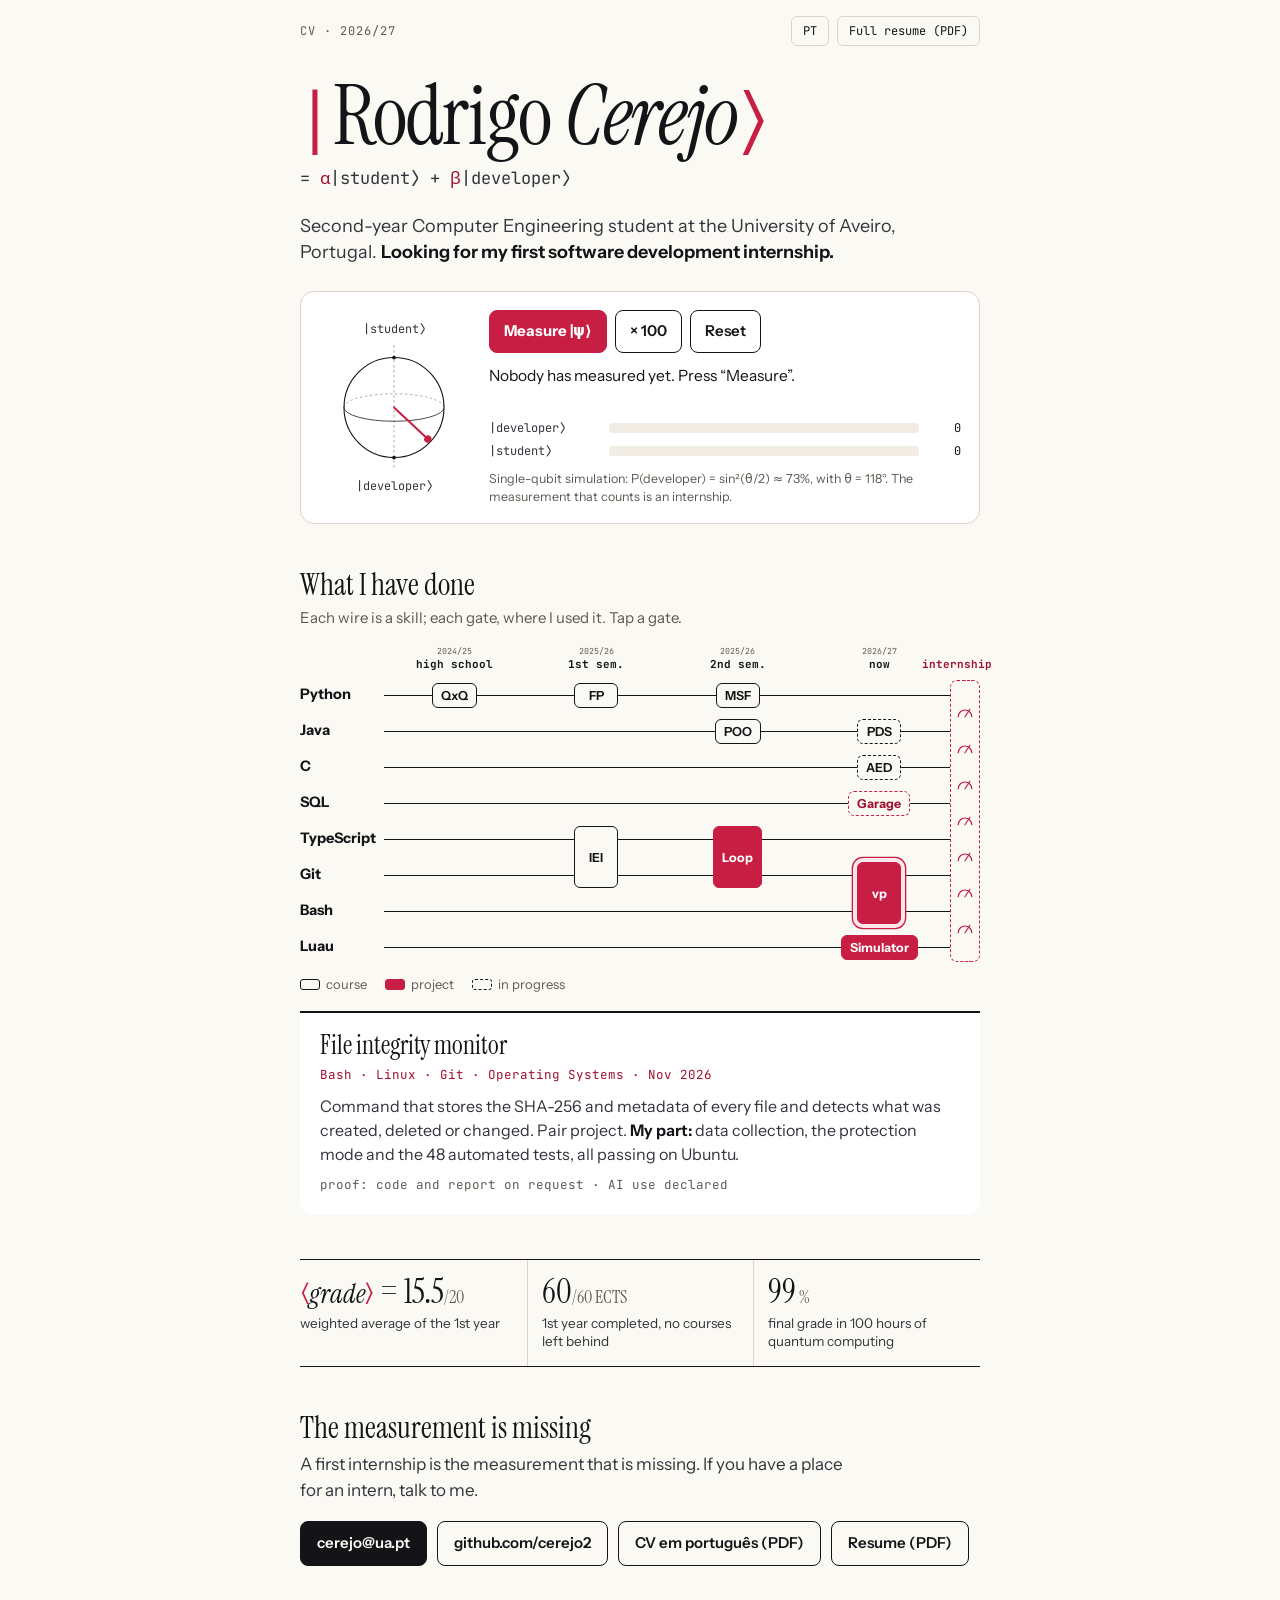
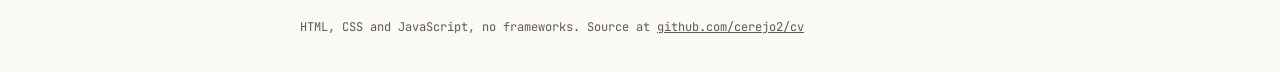
==== index.html @ a380e0d1 "CV interativo e CV A4 (PT e EN) Pagina simples com um qubit que se pode medir e um circuito de compe" ====
<!doctype html>
<html lang="pt-PT">
<head>
  <meta charset="utf-8">
  <meta name="viewport" content="width=device-width, initial-scale=1">
  <title>Rodrigo Cerejo — CV interativo</title>
  <meta name="description" content="Rodrigo Cerejo, estudante de Engenharia Informática na Universidade de Aveiro, à procura do primeiro estágio em desenvolvimento de software.">
  <link rel="preconnect" href="https://fonts.googleapis.com">
  <link rel="preconnect" href="https://fonts.gstatic.com" crossorigin>
  <link href="https://fonts.googleapis.com/css2?family=Instrument+Sans:wght@400..700&family=Instrument+Serif:ital@0;1&family=JetBrains+Mono:wght@400;500;700&family=Noto+Sans+Math&display=swap" rel="stylesheet">
  <link rel="stylesheet" href="site.css">
  <script src="site.js" defer></script>
</head>
<body>

<header class="top">
  <span class="top-tag">CV · 2026/27</span>
  <nav>
    <button type="button" id="lang" aria-label="Switch to English">EN</button>
    <a id="pdf" href="CV_Rodrigo_Cerejo_PT.pdf" data-t="pdf">CV completo (PDF)</a>
  </nav>
</header>

<main>

  <!-- ============ QUEM SOU + MEDIÇÃO ============ -->
  <section class="hero">
    <h1 class="ket"><span class="bar" aria-hidden="true">|</span>Rodrigo <em>Cerejo</em><span class="ang" aria-hidden="true">⟩</span></h1>
    <p class="superpos" id="superpos">= <i>α</i>|<span data-t="ketA">estudante</span>⟩ + <i>β</i>|<span data-t="ketB">programador</span>⟩</p>

    <p class="lead" data-t="lead">Estudante de Engenharia Informática na Universidade de Aveiro, no 2.º ano. <b>Procuro o primeiro estágio em desenvolvimento de software.</b></p>

    <div class="lab">
      <svg class="bloch" viewBox="0 0 120 140" role="img" aria-labelledby="blochTitle">
        <title id="blochTitle" data-t="blochAlt">Esfera de Bloch com o estado entre estudante e programador</title>
        <text class="lbl" id="north" x="60" y="10" text-anchor="middle">|<tspan data-t="ketA">estudante</tspan>⟩</text>
        <text class="lbl" id="south" x="60" y="136" text-anchor="middle">|<tspan data-t="ketB">programador</tspan>⟩</text>
        <path class="back" d="M20 70 A40 11 0 0 1 100 70"/>
        <line class="axis" x1="60" y1="20" x2="60" y2="120"/>
        <circle class="outline" cx="60" cy="70" r="40"/>
        <path class="front" d="M100 70 A40 11 0 0 1 20 70"/>
        <circle class="pole" cx="60" cy="30" r="1.5"/>
        <circle class="pole" cx="60" cy="110" r="1.5"/>
        <g class="state" id="state"><line x1="60" y1="70" x2="60" y2="110"/><circle cx="60" cy="110" r="3"/></g>
      </svg>

      <div class="panel">
        <div class="btns">
          <button type="button" class="go" id="measure" data-t="measure">Medir |ψ⟩</button>
          <button type="button" id="shots" data-t="shots">× 100</button>
          <button type="button" id="reset" data-t="reset">Repor</button>
        </div>
        <p class="outcome" id="outcome" aria-live="polite" data-t="idle">Ainda ninguém mediu. Carrega em «Medir».</p>
        <div class="hist" aria-hidden="true">
          <div class="h-row"><span class="h-name">|<span data-t="ketB">programador</span>⟩</span><span class="h-bar"><i id="bar1"></i></span><span class="h-n" id="n1">0</span></div>
          <div class="h-row"><span class="h-name">|<span data-t="ketA">estudante</span>⟩</span><span class="h-bar"><i id="bar0"></i></span><span class="h-n" id="n0">0</span></div>
        </div>
        <p class="fine" data-t="fine">Simulação de um qubit: P(programador) = sin²(θ/2) ≈ 73 %, com θ = 118°. A medição que conta é um estágio.</p>
      </div>
    </div>
  </section>

  <!-- ============ CIRCUITO ============ -->
  <section>
    <h2 data-t="hDone">O que já fiz</h2>
    <p class="hint" data-t="hint">Cada fio é uma competência; cada porta, onde a usei. Toca numa porta.</p>

    <div class="circuit" id="circuit">
      <span class="th c1"><small>2024/25</small><b data-t="t0">12.º ano</b></span>
      <span class="th c2"><small>2025/26</small><b data-t="t1">1.º sem.</b></span>
      <span class="th c3"><small>2025/26</small><b data-t="t2">2.º sem.</b></span>
      <span class="th c4"><small>2026/27</small><b data-t="t3">agora</b></span>
      <span class="th c5 next"><b data-t="t4">estágio</b></span>

      <b class="wl r1">Python</b><b class="wl r2">Java</b><b class="wl r3">C</b><b class="wl r4">SQL</b>
      <b class="wl r5">TypeScript</b><b class="wl r6">Git</b><b class="wl r7">Bash</b><b class="wl r8">Luau</b>

      <i class="wire r1"></i><i class="wire r2"></i><i class="wire r3"></i><i class="wire r4"></i>
      <i class="wire r5"></i><i class="wire r6"></i><i class="wire r7"></i><i class="wire r8"></i>

      <button type="button" class="gate r1 c1" data-id="qxq">QxQ</button>
      <button type="button" class="gate r1 c2" data-id="fp">FP</button>
      <button type="button" class="gate r1 c3" data-id="msf">MSF</button>
      <button type="button" class="gate r2 c3" data-id="poo">POO</button>
      <button type="button" class="gate now r2 c4" data-id="pds">PDS</button>
      <button type="button" class="gate now r3 c4" data-id="aed">AED</button>
      <button type="button" class="gate proj now r4 c4" data-id="oficina" data-t="gOficina">Oficina</button>
      <button type="button" class="gate span2 r5 c2" data-id="iei">IEI</button>
      <button type="button" class="gate proj span2 r5 c3" data-id="loop">Loop</button>
      <button type="button" class="gate proj span2 r6 c4" data-id="vp">vp</button>
      <button type="button" class="gate proj r8 c4" data-id="sim" data-t="gSim">Simulador</button>

      <span class="meas" aria-hidden="true"></span>
    </div>

    <ul class="legend">
      <li><i class="sw"></i><span data-t="lgCourse">cadeira</span></li>
      <li><i class="sw proj"></i><span data-t="lgProj">projeto</span></li>
      <li><i class="sw now"></i><span data-t="lgNow">a decorrer</span></li>
      <li class="lg-meas"><i class="sw meas"></i><span data-t="lgMeas">medição por fazer: estágio</span></li>
    </ul>

    <article class="detail" id="detail" aria-live="polite">
      <h3 id="dTitle"></h3>
      <p class="d-meta" id="dMeta"></p>
      <p class="d-text" id="dText"></p>
      <p class="d-proof" id="dProof"></p>
    </article>
  </section>

  <!-- ============ NÚMEROS ============ -->
  <section class="facts">
    <div><p class="num"><span class="m">⟨</span><em data-t="gradeVar">nota</em><span class="m">⟩</span> = <span data-t="gradeVal">15,5</span><small>/20</small></p><p data-t="f1">média ponderada do 1.º ano</p></div>
    <div><p class="num">60<small>/60 ECTS</small></p><p data-t="f2">1.º ano completo, sem cadeiras em atraso</p></div>
    <div><p class="num">99<small> %</small></p><p data-t="f3">nota final em 100 horas de computação quântica</p></div>
  </section>

  <!-- ============ CONTACTO ============ -->
  <section class="contact">
    <h2 data-t="hContact">Falta a medição</h2>
    <p data-t="contactP">O primeiro estágio é a medição que falta. Se tiverem um lugar para um estagiário, falem comigo.</p>
    <div class="links">
      <a class="go" href="mailto:cerejo@ua.pt">cerejo@ua.pt</a>
      <a href="https://github.com/cerejo2">github.com/cerejo2</a>
      <a href="CV_Rodrigo_Cerejo_PT.pdf" data-t="pdfPT">CV em PDF</a>
      <a href="CV_Rodrigo_Cerejo_EN.pdf" data-t="pdfEN">Resume in English (PDF)</a>
    </div>
  </section>

</main>

<footer class="foot">
  <p><span data-t="foot">HTML, CSS e JavaScript, sem frameworks. Código em</span> <a href="https://github.com/cerejo2/cv">github.com/cerejo2/cv</a></p>
</footer>

</body>
</html>
---- site.css ----
/* CV interativo — Rodrigo Cerejo
   Página simples (é para aqui que aponta o QR do PDF). Pensada primeiro para telemóvel. */

:root {
  --paper: #fbf9f4;
  --ink: #141418;
  --ink-2: #33333b;
  --muted: #5d5952;
  --faint: #a59f94;
  --line: #dcd5c8;
  --cherry: #c81e43;
  --cherry-deep: #9f1230;
  --cherry-tint: #fbe7eb;

  --serif: "Instrument Serif", Georgia, serif;
  --sans: "Instrument Sans", "Segoe UI", system-ui, sans-serif;
  --mono: "JetBrains Mono", "Noto Sans Math", Consolas, monospace;
  --math: "Noto Sans Math", "Cambria Math", serif;
}

* { box-sizing: border-box; margin: 0; padding: 0; }

html { -webkit-text-size-adjust: 100%; }

body {
  background: var(--paper);
  color: var(--ink);
  font-family: var(--sans);
  font-size: 16px;
  line-height: 1.5;
}

a { color: inherit; }
ul { list-style: none; }
button { font: inherit; color: inherit; cursor: pointer; }
.m { font-family: var(--math); }

main, .top, .foot {
  width: 100%;
  max-width: 720px;
  margin: 0 auto;
  padding: 0 20px;
}

section { margin-top: 44px; }

h2 {
  font-family: var(--serif);
  font-weight: 400;
  font-size: 30px;
  line-height: 1.1;
}

/* ---------- topo ---------- */
.top {
  display: flex;
  align-items: center;
  justify-content: space-between;
  padding-top: 16px;
  font-family: var(--mono);
  font-size: 12px;
}

.top-tag { color: var(--muted); letter-spacing: .08em; }
.top nav { display: flex; gap: 8px; }

.top nav a, .top nav button {
  padding: 5px 11px;
  background: none;
  border: 1px solid var(--line);
  border-radius: 6px;
  text-decoration: none;
}

.top nav a:hover, .top nav button:hover { border-color: var(--ink); }

/* ---------- quem sou ---------- */
.hero { margin-top: 30px; }

.ket {
  font-family: var(--serif);
  font-weight: 400;
  font-size: clamp(44px, 12.5vw, 84px);
  line-height: .95;
  letter-spacing: -.015em;
  white-space: nowrap;
}

.ket em { font-style: italic; }
.ket .bar, .ket .ang { font-family: var(--math); color: var(--cherry); font-size: .82em; }
.ket .bar { margin-right: .06em; }
.ket .ang { margin-left: .04em; }

.superpos {
  margin-top: 10px;
  font-family: var(--mono);
  font-size: clamp(13px, 3.7vw, 17px);
  color: var(--ink-2);
  transition: color .3s;
}

.superpos i { font-family: var(--math); font-style: normal; color: var(--cherry-deep); }
.superpos.collapsed { color: var(--cherry-deep); font-weight: 700; }

.lead { margin-top: 22px; font-size: 18px; line-height: 1.45; color: var(--ink-2); max-width: 34em; }
.lead b { color: var(--ink); font-weight: 650; }

/* laboratório: esfera de Bloch + medição */
.lab {
  display: grid;
  grid-template-columns: 150px 1fr;
  gap: 20px;
  align-items: center;
  margin-top: 26px;
  padding: 18px;
  border: 1px solid var(--line);
  border-radius: 14px;
  background: #fff;
}

.bloch { width: 100%; height: auto; display: block; overflow: visible; }
.bloch .lbl { font-family: var(--mono); font-size: 9.5px; fill: var(--ink-2); transition: fill .3s; }
.bloch .lbl.hit { fill: var(--cherry-deep); font-weight: 700; }
.bloch .outline { fill: none; stroke: var(--ink); stroke-width: .9; }
.bloch .back { fill: none; stroke: var(--faint); stroke-width: .7; stroke-dasharray: 2 2; }
.bloch .front { fill: none; stroke: var(--ink-2); stroke-width: .7; }
.bloch .axis { stroke: var(--faint); stroke-width: .7; stroke-dasharray: 2 2; }
.bloch .pole { fill: var(--ink); }
.bloch .state {
  transform-box: view-box;
  transform-origin: 60px 70px;
  transform: rotate(-47deg) scaleY(.925);       /* superposição: θ = 118° */
  transition: transform .55s cubic-bezier(.3, 1.5, .5, 1);
}
.bloch .state line { stroke: var(--cherry); stroke-width: 1.6; stroke-linecap: round; }
.bloch .state circle { fill: var(--cherry); }

.btns { display: flex; flex-wrap: wrap; gap: 8px; }

.btns button {
  padding: 9px 14px;
  background: #fff;
  border: 1px solid var(--ink);
  border-radius: 8px;
  font-weight: 600;
  font-size: 15px;
}

.btns button.go { background: var(--cherry); border-color: var(--cherry); color: #fff; font-weight: 700; }
.btns button:active { transform: translateY(1px); }

.outcome { margin-top: 12px; min-height: 3em; font-size: 15.5px; line-height: 1.4; }
.outcome b { font-family: var(--mono); font-weight: 700; color: var(--cherry-deep); }

.hist { margin-top: 8px; display: grid; gap: 5px; font-family: var(--mono); font-size: 12px; }
.h-row { display: grid; grid-template-columns: 112px 1fr 34px; align-items: center; gap: 8px; }
.h-name { color: var(--ink-2); white-space: nowrap; }
.h-bar { height: 10px; background: #f1ede4; border-radius: 3px; overflow: hidden; }
.h-bar i { display: block; height: 100%; width: 0; background: var(--cherry); transition: width .35s; }
.h-row + .h-row .h-bar i { background: var(--ink); }
.h-n { text-align: right; }

.fine { margin-top: 10px; font-size: 12.5px; line-height: 1.4; color: var(--muted); }

/* ---------- circuito ---------- */
.hint { margin-top: 6px; color: var(--muted); font-size: 15px; }

.circuit {
  display: grid;
  grid-template-columns: minmax(74px, auto) repeat(4, minmax(0, 1fr)) 30px;
  grid-template-rows: auto repeat(8, 36px);
  margin-top: 16px;
  position: relative;
}

.r1 { grid-row: 2; } .r2 { grid-row: 3; } .r3 { grid-row: 4; } .r4 { grid-row: 5; }
.r5 { grid-row: 6; } .r6 { grid-row: 7; } .r7 { grid-row: 8; } .r8 { grid-row: 9; }
.c1 { grid-column: 2; } .c2 { grid-column: 3; } .c3 { grid-column: 4; } .c4 { grid-column: 5; } .c5 { grid-column: 6; }

.th {
  grid-row: 1;
  display: flex;
  flex-direction: column;
  align-items: center;
  justify-content: flex-end;
  padding-bottom: 6px;
  font-family: var(--mono);
  font-size: 10px;
  line-height: 1.3;
  color: var(--muted);
  white-space: nowrap;
}

.th b { font-size: 11px; color: var(--ink); }
.th.next b { color: var(--cherry-deep); transform: translateX(-8px); }

.wl { grid-column: 1; align-self: center; font-size: 14.5px; font-weight: 700; padding-right: 8px; }

.wire { grid-column: 2 / 7; align-self: center; height: 0; border-top: 1.2px solid var(--ink); }

.gate {
  align-self: center;
  justify-self: center;
  z-index: 1;
  min-width: 44px;
  max-width: calc(100% - 4px);
  padding: 4px 8px;
  background: var(--paper);
  border: 1.3px solid var(--ink);
  border-radius: 6px;
  font-size: 12.5px;
  font-weight: 650;
  line-height: 1.2;
  white-space: nowrap;
  overflow: hidden;
  text-overflow: ellipsis;
  transition: box-shadow .15s, transform .15s;
}

.gate.span2 { grid-row-end: span 2; align-self: stretch; margin: 5px 0; }
.gate.proj { background: var(--cherry); border-color: var(--cherry); color: #fff; font-weight: 700; }
.gate.now { border-style: dashed; }
.gate.proj.now { background: var(--paper); color: var(--cherry-deep); }
.gate:hover { transform: translateY(-1px); }
.gate:focus-visible { outline: 2px solid var(--ink); outline-offset: 2px; }
.gate.on { box-shadow: 0 0 0 4px var(--cherry-tint), 0 0 0 5.3px var(--cherry); }

/* medição por fazer: o estágio */
.meas {
  grid-column: 6;
  grid-row: 2 / span 8;
  z-index: 1;
  margin: 3px 0;
  background: var(--paper) center / 18px 36px repeat-y
    url("data:image/svg+xml,%3Csvg xmlns='http://www.w3.org/2000/svg' viewBox='0 0 24 48'%3E%3Cpath d='M3 29A9 9 0 0 1 21 29' fill='none' stroke='%23c81e43' stroke-width='1.6' stroke-linecap='round'/%3E%3Cpath d='M12 29l6.5-10' stroke='%23c81e43' stroke-width='1.6' stroke-linecap='round'/%3E%3C/svg%3E");
  border: 1.4px dashed var(--cherry);
  border-radius: 7px;
}

.legend { display: flex; flex-wrap: wrap; gap: 6px 18px; margin-top: 10px; font-size: 13px; color: var(--muted); }
.legend li { display: inline-flex; align-items: center; gap: 6px; }
.legend .sw { width: 20px; height: 11px; border: 1.3px solid var(--ink); border-radius: 3px; }
.legend .sw.proj { background: var(--cherry); border-color: var(--cherry); }
.legend .sw.now { border-style: dashed; }
.legend .sw.meas { border: 1.3px dashed var(--cherry); }
.legend .lg-meas { display: none; }

.detail {
  margin-top: 16px;
  padding: 18px 20px 20px;
  border-top: 2px solid var(--ink);
  background: #fff;
  border-radius: 0 0 14px 14px;
  min-height: 190px;
}

.detail h3 { font-family: var(--serif); font-weight: 400; font-size: 26px; line-height: 1.12; }
.d-meta { margin-top: 6px; font-family: var(--mono); font-size: 12.5px; color: var(--cherry-deep); }
.d-text { margin-top: 10px; font-size: 16px; line-height: 1.5; color: var(--ink-2); }
.d-text b { color: var(--ink); font-weight: 650; }
.d-proof { margin-top: 10px; font-family: var(--mono); font-size: 12.5px; color: var(--muted); }
.d-proof:empty { display: none; }
.d-proof a { color: var(--ink); text-decoration-color: var(--cherry); text-underline-offset: 3px; }

/* ---------- números ---------- */
.facts {
  display: grid;
  grid-template-columns: repeat(3, 1fr);
  border-top: 1.5px solid var(--ink);
  border-bottom: 1.5px solid var(--ink);
}

.facts > div { padding: 14px 14px 16px; }
.facts > div:first-child { padding-left: 0; }
.facts > div + div { border-left: 1px solid var(--line); }
.facts .num { font-family: var(--serif); font-size: 34px; line-height: 1.05; white-space: nowrap; }
.facts .num small { font-size: 18px; color: var(--muted); }
.facts .num .m { font-size: .68em; color: var(--cherry); vertical-align: .12em; }
.facts .num em { font-size: .8em; }
.facts p + p { margin-top: 4px; font-size: 13.5px; line-height: 1.35; color: var(--ink-2); }

/* ---------- contacto ---------- */
.contact p { margin-top: 8px; font-size: 17px; color: var(--ink-2); max-width: 32em; }
.links { display: flex; flex-wrap: wrap; gap: 10px; margin-top: 18px; }

.links a {
  padding: 10px 16px;
  border: 1px solid var(--ink);
  border-radius: 8px;
  font-weight: 600;
  font-size: 15px;
  text-decoration: none;
}

.links a.go { background: var(--ink); color: var(--paper); }
.links a:hover { border-color: var(--cherry); }

.foot { margin-top: 52px; padding-bottom: 36px; font-family: var(--mono); font-size: 12px; color: var(--muted); }

/* ---------- ecrãs estreitos ---------- */
@media (max-width: 560px) {
  .lab { grid-template-columns: 1fr; }
  .bloch { width: 170px; margin: 0 auto; }
  .facts { grid-template-columns: 1fr; }
  .facts > div { padding-left: 0; }
  .facts > div + div { border-left: 0; border-top: 1px solid var(--line); }
  .circuit { grid-template-columns: minmax(62px, auto) repeat(4, minmax(0, 1fr)) 24px; }
  .wl { font-size: 13px; }
  .gate { min-width: 0; max-width: none; overflow: visible; padding: 4px 4px; font-size: 10.5px; }
  .th b { font-size: 9px; }
  .th small { font-size: 8.5px; }
  .th.next { display: none; }
  .legend .lg-meas { display: inline-flex; }
}

@media (prefers-reduced-motion: reduce) {
  * { transition: none !important; }
}
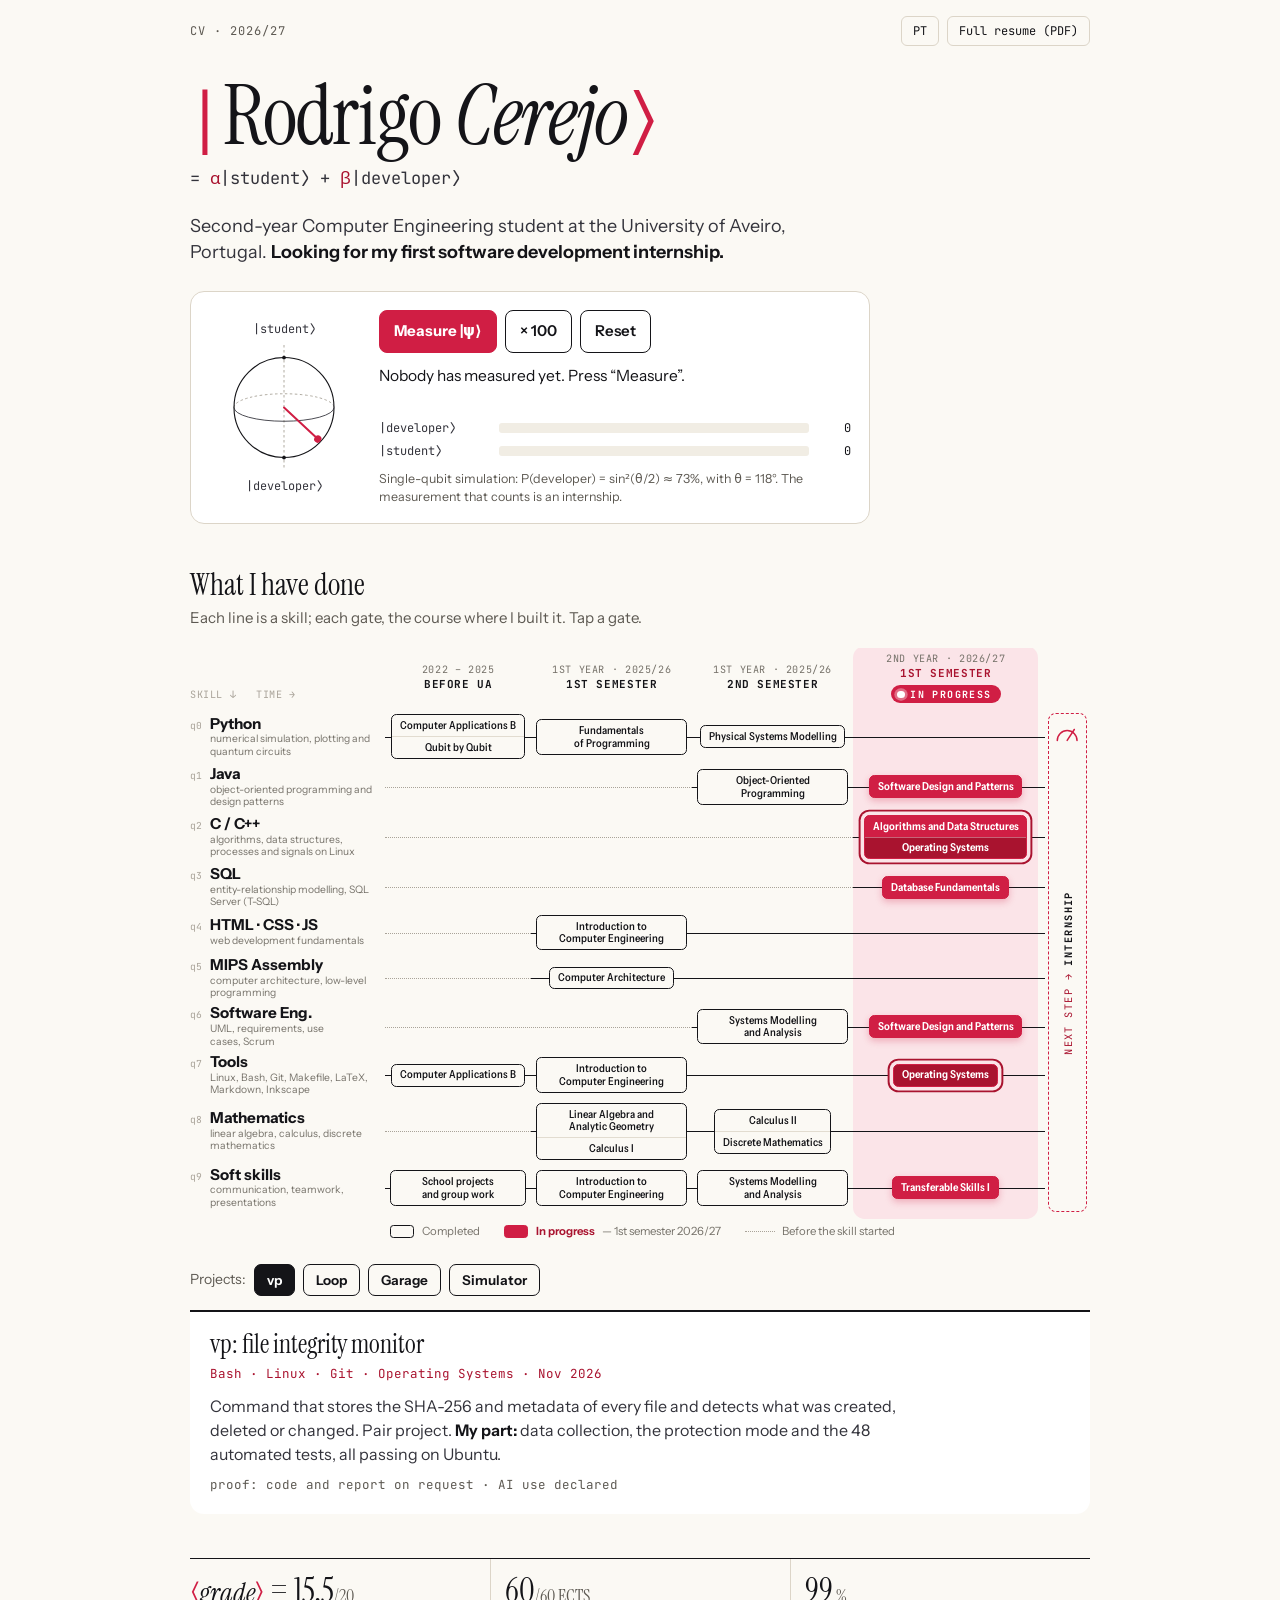
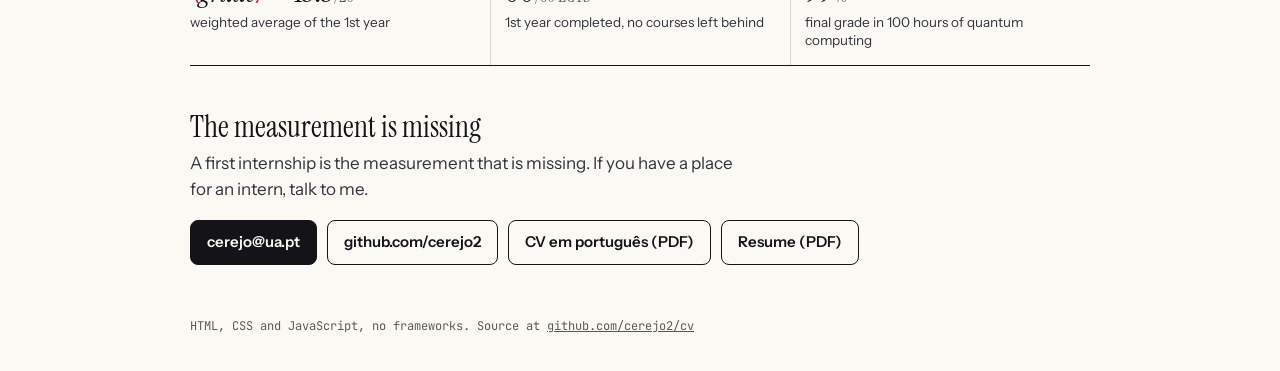
==== commit 253e735d: "O que ja fiz: circuito de competencias no desenho do CV original Linhas q0-q9, portas com o nome das" ====
--- a/index.html
+++ b/index.html
@@ -7,7 +7,7 @@
   <meta name="description" content="Rodrigo Cerejo, estudante de Engenharia Informática na Universidade de Aveiro, à procura do primeiro estágio em desenvolvimento de software.">
   <link rel="preconnect" href="https://fonts.googleapis.com">
   <link rel="preconnect" href="https://fonts.gstatic.com" crossorigin>
-  <link href="https://fonts.googleapis.com/css2?family=Instrument+Sans:wght@400..700&family=Instrument+Serif:ital@0;1&family=JetBrains+Mono:wght@400;500;700&family=Noto+Sans+Math&display=swap" rel="stylesheet">
+  <link href="https://fonts.googleapis.com/css2?family=Instrument+Sans:wdth,wght@75..100,400..700&family=Instrument+Serif:ital@0;1&family=JetBrains+Mono:wght@400;500;700&family=Noto+Sans+Math&display=swap" rel="stylesheet">
   <link rel="stylesheet" href="site.css">
   <script src="site.js" defer></script>
 </head>
@@ -63,42 +63,19 @@
   <!-- ============ CIRCUITO ============ -->
   <section>
     <h2 data-t="hDone">O que já fiz</h2>
-    <p class="hint" data-t="hint">Cada fio é uma competência; cada porta, onde a usei. Toca numa porta.</p>
+    <p class="hint" data-t="hint">Cada linha é uma competência; cada porta, a cadeira onde a desenvolvi. Toca numa porta.</p>
 
-    <div class="circuit" id="circuit">
-      <span class="th c1"><small>2024/25</small><b data-t="t0">12.º ano</b></span>
-      <span class="th c2"><small>2025/26</small><b data-t="t1">1.º sem.</b></span>
-      <span class="th c3"><small>2025/26</small><b data-t="t2">2.º sem.</b></span>
-      <span class="th c4"><small>2026/27</small><b data-t="t3">agora</b></span>
-      <span class="th c5 next"><b data-t="t4">estágio</b></span>
+    <p class="swipe" data-t="swipe">desliza para o lado →</p>
+    <div class="scroll"><div class="oldc" id="circuit"></div></div>
+    <noscript><p class="hint">Esta parte precisa de JavaScript. O CV completo está no PDF.</p></noscript>
 
-      <b class="wl r1">Python</b><b class="wl r2">Java</b><b class="wl r3">C</b><b class="wl r4">SQL</b>
-      <b class="wl r5">TypeScript</b><b class="wl r6">Git</b><b class="wl r7">Bash</b><b class="wl r8">Luau</b>
-
-      <i class="wire r1"></i><i class="wire r2"></i><i class="wire r3"></i><i class="wire r4"></i>
-      <i class="wire r5"></i><i class="wire r6"></i><i class="wire r7"></i><i class="wire r8"></i>
-
-      <button type="button" class="gate r1 c1" data-id="qxq">QxQ</button>
-      <button type="button" class="gate r1 c2" data-id="fp">FP</button>
-      <button type="button" class="gate r1 c3" data-id="msf">MSF</button>
-      <button type="button" class="gate r2 c3" data-id="poo">POO</button>
-      <button type="button" class="gate now r2 c4" data-id="pds">PDS</button>
-      <button type="button" class="gate now r3 c4" data-id="aed">AED</button>
-      <button type="button" class="gate proj now r4 c4" data-id="oficina" data-t="gOficina">Oficina</button>
-      <button type="button" class="gate span2 r5 c2" data-id="iei">IEI</button>
-      <button type="button" class="gate proj span2 r5 c3" data-id="loop">Loop</button>
-      <button type="button" class="gate proj span2 r6 c4" data-id="vp">vp</button>
-      <button type="button" class="gate proj r8 c4" data-id="sim" data-t="gSim">Simulador</button>
-
-      <span class="meas" aria-hidden="true"></span>
-    </div>
-
-    <ul class="legend">
-      <li><i class="sw"></i><span data-t="lgCourse">cadeira</span></li>
-      <li><i class="sw proj"></i><span data-t="lgProj">projeto</span></li>
-      <li><i class="sw now"></i><span data-t="lgNow">a decorrer</span></li>
-      <li class="lg-meas"><i class="sw meas"></i><span data-t="lgMeas">medição por fazer: estágio</span></li>
-    </ul>
+    <p class="projs">
+      <span data-t="projs">Projetos:</span>
+      <button type="button" data-id="vp">vp</button>
+      <button type="button" data-id="loop">Loop</button>
+      <button type="button" data-id="oficina" data-t="gOficina">Oficina</button>
+      <button type="button" data-id="sim" data-t="gSim">Simulador</button>
+    </p>
 
     <article class="detail" id="detail" aria-live="polite">
       <h3 id="dTitle"></h3>
--- a/site.css
+++ b/site.css
@@ -1,5 +1,5 @@
 /* CV interativo — Rodrigo Cerejo
-   Página simples (é para aqui que aponta o QR do PDF). Pensada primeiro para telemóvel. */
+   Página simples (é para aqui que aponta o QR do PDF). */
 
 :root {
   --paper: #fbf9f4;
@@ -8,9 +8,9 @@
   --muted: #5d5952;
   --faint: #a59f94;
   --line: #dcd5c8;
-  --cherry: #c81e43;
-  --cherry-deep: #9f1230;
-  --cherry-tint: #fbe7eb;
+  --cherry: #d01e44;
+  --cherry-deep: #a9132f;
+  --cherry-tint: #fbe4e8;
 
   --serif: "Instrument Serif", Georgia, serif;
   --sans: "Instrument Sans", "Segoe UI", system-ui, sans-serif;
@@ -37,7 +37,7 @@
 
 main, .top, .foot {
   width: 100%;
-  max-width: 720px;
+  max-width: 940px;
   margin: 0 auto;
   padding: 0 20px;
 }
@@ -111,6 +111,7 @@
   grid-template-columns: 150px 1fr;
   gap: 20px;
   align-items: center;
+  max-width: 680px;
   margin-top: 26px;
   padding: 18px;
   border: 1px solid var(--line);
@@ -162,101 +163,284 @@
 
 .fine { margin-top: 10px; font-size: 12.5px; line-height: 1.4; color: var(--muted); }
 
-/* ---------- circuito ---------- */
+/* ======================================================
+   CIRCUITO DE COMPETÊNCIAS — o desenho do CV original:
+   cada linha é uma competência, cada porta a cadeira onde a desenvolvi,
+   a coluna rosa é o semestre em curso.
+   As medidas estão em mm, como no CV; o "zoom" amplia tudo para o ecrã.
+   ====================================================== */
 .hint { margin-top: 6px; color: var(--muted); font-size: 15px; }
 
-.circuit {
+.scroll { margin-top: 18px; overflow-x: auto; padding: 4px 0 10px; }
+
+.oldc {
+  --c-label: 40mm;
+  --c0: 30mm;
+  --c1: 33mm;
+  --c2: 33mm;
+  --c3: 38mm;
+  --c-meas: 10mm;
+  --muted: #76726a;
+  --faint: #a9a399;
+  --line: #e2dcd0;
+
+  width: 184mm;
+  zoom: 1.29;
+  font-size: 8.4pt;
+  line-height: 1.38;
+}
+
+.circuit { position: relative; isolation: isolate; }
+
+.now-band {
+  position: absolute;
+  top: -1.2mm;
+  bottom: -1.4mm;
+  left: calc(var(--c-label) + var(--c0) + var(--c1) + var(--c2));
+  width: var(--c3);
+  background: var(--cherry-tint);
+  border-radius: 2.4mm;
+  z-index: -2;
+}
+
+.c-row {
+  position: relative;
   display: grid;
-  grid-template-columns: minmax(74px, auto) repeat(4, minmax(0, 1fr)) 30px;
-  grid-template-rows: auto repeat(8, 36px);
-  margin-top: 16px;
-  position: relative;
-}
-
-.r1 { grid-row: 2; } .r2 { grid-row: 3; } .r3 { grid-row: 4; } .r4 { grid-row: 5; }
-.r5 { grid-row: 6; } .r6 { grid-row: 7; } .r7 { grid-row: 8; } .r8 { grid-row: 9; }
-.c1 { grid-column: 2; } .c2 { grid-column: 3; } .c3 { grid-column: 4; } .c4 { grid-column: 5; } .c5 { grid-column: 6; }
-
-.th {
-  grid-row: 1;
+  grid-template-columns: var(--c-label) var(--c0) var(--c1) var(--c2) var(--c3) var(--c-meas);
+  align-items: center;
+}
+
+.c-head { padding-bottom: 1.6mm; }
+
+.c-head .t {
   display: flex;
   flex-direction: column;
   align-items: center;
-  justify-content: flex-end;
-  padding-bottom: 6px;
+  text-align: center;
   font-family: var(--mono);
-  font-size: 10px;
-  line-height: 1.3;
+  font-size: 5.9pt;
+  letter-spacing: .06em;
+  text-transform: uppercase;
   color: var(--muted);
+  line-height: 1.35;
+}
+
+.c-head .t b { color: var(--ink); font-weight: 700; font-size: 6.4pt; }
+.c-head .t.now b { color: var(--cherry-deep); }
+
+.live-pill {
+  display: inline-flex;
+  align-items: center;
+  gap: 1.1mm;
+  margin-top: 1mm;
+  padding: .45mm 1.9mm .45mm 1.4mm;
+  background: var(--cherry);
+  color: #fff;
+  border-radius: 6mm;
+  font-weight: 700;
+  font-size: 5.8pt;
+  letter-spacing: .14em;
+}
+
+.live-pill i {
+  width: 1.5mm; height: 1.5mm; border-radius: 50%;
+  background: #fff;
+  box-shadow: 0 0 0 .55mm rgba(255, 255, 255, .35);
+}
+
+.c-head .axis-label {
+  align-self: end;
+  font-family: var(--mono);
+  font-size: 5.9pt;
+  letter-spacing: .06em;
+  text-transform: uppercase;
+  color: var(--faint);
+  padding-bottom: .3mm;
+}
+
+/* linhas (fios) */
+.wire { min-height: 8.5mm; }
+
+.wire::before,
+.wire::after {
+  content: "";
+  position: absolute;
+  top: 50%;
+  height: 0;
+  z-index: -1;
+}
+
+.wire::before {                       /* antes de a competência existir */
+  left: var(--c-label);
+  width: calc(var(--start) - var(--c-label));
+  border-top: .9pt dotted var(--faint);
+}
+
+.wire::after {                        /* competência ativa */
+  left: var(--start);
+  right: calc(var(--c-meas) - 1.4mm);
+  border-top: .8pt solid var(--ink);
+}
+
+.s0 { --start: var(--c-label); }
+.s1 { --start: calc(var(--c-label) + var(--c0)); }
+.s2 { --start: calc(var(--c-label) + var(--c0) + var(--c1)); }
+.s3 { --start: calc(var(--c-label) + var(--c0) + var(--c1) + var(--c2)); }
+
+.label {
+  display: grid;
+  grid-template-columns: 4.2mm 1fr;
+  align-items: baseline;
+  padding: .6mm 2mm .6mm 0;
+}
+
+.label .q { font-family: var(--mono); font-size: 5.6pt; color: var(--faint); }
+.label .name { font-size: 8.8pt; font-weight: 700; letter-spacing: -.005em; line-height: 1.12; }
+
+.label .desc {
+  grid-column: 2;
+  margin-top: .2mm;
+  font-size: 6pt;
+  line-height: 1.2;
+  text-wrap: pretty;
+  color: var(--muted);
+}
+
+.cell {
+  display: flex;
+  flex-wrap: wrap;
+  justify-content: center;
+  align-items: center;
+  gap: 1mm;
+  padding: .7mm 1mm;
+}
+
+/* portas (unidades curriculares); cada nome é um botão */
+.gate {
+  display: inline-flex;
+  flex-direction: column;
+  max-width: 100%;
+  overflow: hidden;
+  background: var(--paper);
+  border: .8pt solid var(--ink);
+  border-radius: 1.1mm;
+  transition: box-shadow .15s, transform .15s;
+}
+
+.gate button {
+  display: block;
+  width: 100%;
+  padding: .8mm 1.6mm .9mm;
+  background: none;
+  border: 0;
+  font-size: 6.35pt;
+  font-stretch: 88%;
+  text-wrap: balance;
+  font-weight: 550;
+  line-height: 1.16;
+  text-align: center;
+  color: var(--ink);
+}
+
+.gate button + button { border-top: .5pt solid var(--line); }
+
+.gate.live {
+  background: var(--cherry);
+  border-color: var(--cherry);
+  box-shadow: 0 .6mm 1.6mm rgba(208, 30, 68, .28);
+}
+
+.gate.live button { color: #fff; font-weight: 650; }
+.gate.live button + button { border-top-color: rgba(255, 255, 255, .35); }
+
+.gate:hover { transform: translateY(-.25mm); }
+.gate button:focus-visible { outline: .5mm solid var(--ink); outline-offset: -.5mm; }
+
+/* porta escolhida */
+.gate button.on { background: var(--ink); color: #fff; }
+.gate.live button.on { background: var(--cherry-deep); }
+.gate:has(button.on) { box-shadow: 0 0 0 .7mm var(--paper), 0 0 0 1.1mm var(--ink); }
+.gate.live:has(button.on) { box-shadow: 0 0 0 .7mm var(--cherry-tint), 0 0 0 1.1mm var(--cherry-deep); }
+
+/* medição final → estágio */
+.measure {
+  position: absolute;
+  right: 0;
+  width: 8mm;
+  top: 12.6mm;
+  bottom: 0;
+  border: .9pt dashed var(--cherry);
+  border-radius: 1.6mm;
+  background: var(--paper);
+  display: flex;
+  flex-direction: column;
+  align-items: center;
+  justify-content: flex-start;
+  padding-top: 2mm;
+}
+
+.measure svg { width: 5.4mm; height: auto; }
+.measure svg * { fill: none; stroke: var(--cherry); stroke-width: 1.4; stroke-linecap: round; }
+
+.measure .v {
+  position: absolute;
+  left: 50%;
+  top: 52%;
+  transform: translate(-50%, -50%) rotate(-90deg);
+  font-family: var(--mono);
+  font-size: 6pt;
+  letter-spacing: .14em;
+  text-transform: uppercase;
+  color: var(--cherry-deep);
   white-space: nowrap;
 }
 
-.th b { font-size: 11px; color: var(--ink); }
-.th.next b { color: var(--cherry-deep); transform: translateX(-8px); }
-
-.wl { grid-column: 1; align-self: center; font-size: 14.5px; font-weight: 700; padding-right: 8px; }
-
-.wire { grid-column: 2 / 7; align-self: center; height: 0; border-top: 1.2px solid var(--ink); }
-
-.gate {
-  align-self: center;
-  justify-self: center;
-  z-index: 1;
-  min-width: 44px;
-  max-width: calc(100% - 4px);
-  padding: 4px 8px;
+.measure .v b { color: var(--ink); font-weight: 700; }
+
+.legend {
+  display: flex;
+  gap: 5mm;
+  align-items: center;
+  margin-top: 2.4mm;
+  padding-left: calc(var(--c-label) + 1mm);
+  font-size: 6.6pt;
+  color: var(--muted);
+}
+
+.legend span { display: inline-flex; align-items: center; gap: 1.5mm; }
+.legend .sw { width: 5mm; height: 2.8mm; border-radius: .7mm; border: .8pt solid var(--ink); background: var(--paper); }
+.legend .sw.live { background: var(--cherry); border-color: var(--cherry); }
+.legend .ln { width: 6mm; border-top: .9pt dotted var(--faint); }
+.legend b { color: var(--ink); font-weight: 650; }
+.legend .live-txt b { color: var(--cherry-deep); }
+
+/* projetos: atalhos para o mesmo painel de detalhe */
+.projs { display: flex; flex-wrap: wrap; align-items: center; gap: 8px; margin-top: 14px; font-size: 14px; color: var(--muted); }
+
+.projs button {
+  padding: 5px 12px;
   background: var(--paper);
-  border: 1.3px solid var(--ink);
-  border-radius: 6px;
-  font-size: 12.5px;
+  border: 1.2px solid var(--ink);
+  border-radius: 7px;
+  font-size: 13.5px;
   font-weight: 650;
-  line-height: 1.2;
-  white-space: nowrap;
-  overflow: hidden;
-  text-overflow: ellipsis;
-  transition: box-shadow .15s, transform .15s;
-}
-
-.gate.span2 { grid-row-end: span 2; align-self: stretch; margin: 5px 0; }
-.gate.proj { background: var(--cherry); border-color: var(--cherry); color: #fff; font-weight: 700; }
-.gate.now { border-style: dashed; }
-.gate.proj.now { background: var(--paper); color: var(--cherry-deep); }
-.gate:hover { transform: translateY(-1px); }
-.gate:focus-visible { outline: 2px solid var(--ink); outline-offset: 2px; }
-.gate.on { box-shadow: 0 0 0 4px var(--cherry-tint), 0 0 0 5.3px var(--cherry); }
-
-/* medição por fazer: o estágio */
-.meas {
-  grid-column: 6;
-  grid-row: 2 / span 8;
-  z-index: 1;
-  margin: 3px 0;
-  background: var(--paper) center / 18px 36px repeat-y
-    url("data:image/svg+xml,%3Csvg xmlns='http://www.w3.org/2000/svg' viewBox='0 0 24 48'%3E%3Cpath d='M3 29A9 9 0 0 1 21 29' fill='none' stroke='%23c81e43' stroke-width='1.6' stroke-linecap='round'/%3E%3Cpath d='M12 29l6.5-10' stroke='%23c81e43' stroke-width='1.6' stroke-linecap='round'/%3E%3C/svg%3E");
-  border: 1.4px dashed var(--cherry);
-  border-radius: 7px;
-}
-
-.legend { display: flex; flex-wrap: wrap; gap: 6px 18px; margin-top: 10px; font-size: 13px; color: var(--muted); }
-.legend li { display: inline-flex; align-items: center; gap: 6px; }
-.legend .sw { width: 20px; height: 11px; border: 1.3px solid var(--ink); border-radius: 3px; }
-.legend .sw.proj { background: var(--cherry); border-color: var(--cherry); }
-.legend .sw.now { border-style: dashed; }
-.legend .sw.meas { border: 1.3px dashed var(--cherry); }
-.legend .lg-meas { display: none; }
+  color: var(--ink);
+}
+
+.projs button.on { background: var(--ink); color: #fff; }
 
 .detail {
-  margin-top: 16px;
+  margin-top: 14px;
   padding: 18px 20px 20px;
   border-top: 2px solid var(--ink);
   background: #fff;
   border-radius: 0 0 14px 14px;
-  min-height: 190px;
+  min-height: 170px;
 }
 
 .detail h3 { font-family: var(--serif); font-weight: 400; font-size: 26px; line-height: 1.12; }
 .d-meta { margin-top: 6px; font-family: var(--mono); font-size: 12.5px; color: var(--cherry-deep); }
-.d-text { margin-top: 10px; font-size: 16px; line-height: 1.5; color: var(--ink-2); }
+.d-text { margin-top: 10px; font-size: 16px; line-height: 1.5; color: var(--ink-2); max-width: 46em; }
 .d-text b { color: var(--ink); font-weight: 650; }
 .d-proof { margin-top: 10px; font-family: var(--mono); font-size: 12.5px; color: var(--muted); }
 .d-proof:empty { display: none; }
@@ -298,19 +482,19 @@
 .foot { margin-top: 52px; padding-bottom: 36px; font-family: var(--mono); font-size: 12px; color: var(--muted); }
 
 /* ---------- ecrãs estreitos ---------- */
+.swipe { display: none; }
+
+@media (max-width: 940px) {
+  .swipe { display: block; margin-top: 4px; font-family: var(--mono); font-size: 12px; color: var(--faint); }
+}
+
 @media (max-width: 560px) {
   .lab { grid-template-columns: 1fr; }
   .bloch { width: 170px; margin: 0 auto; }
   .facts { grid-template-columns: 1fr; }
   .facts > div { padding-left: 0; }
   .facts > div + div { border-left: 0; border-top: 1px solid var(--line); }
-  .circuit { grid-template-columns: minmax(62px, auto) repeat(4, minmax(0, 1fr)) 24px; }
-  .wl { font-size: 13px; }
-  .gate { min-width: 0; max-width: none; overflow: visible; padding: 4px 4px; font-size: 10.5px; }
-  .th b { font-size: 9px; }
-  .th small { font-size: 8.5px; }
-  .th.next { display: none; }
-  .legend .lg-meas { display: inline-flex; }
+  .oldc { zoom: 1.2; }
 }
 
 @media (prefers-reduced-motion: reduce) {
